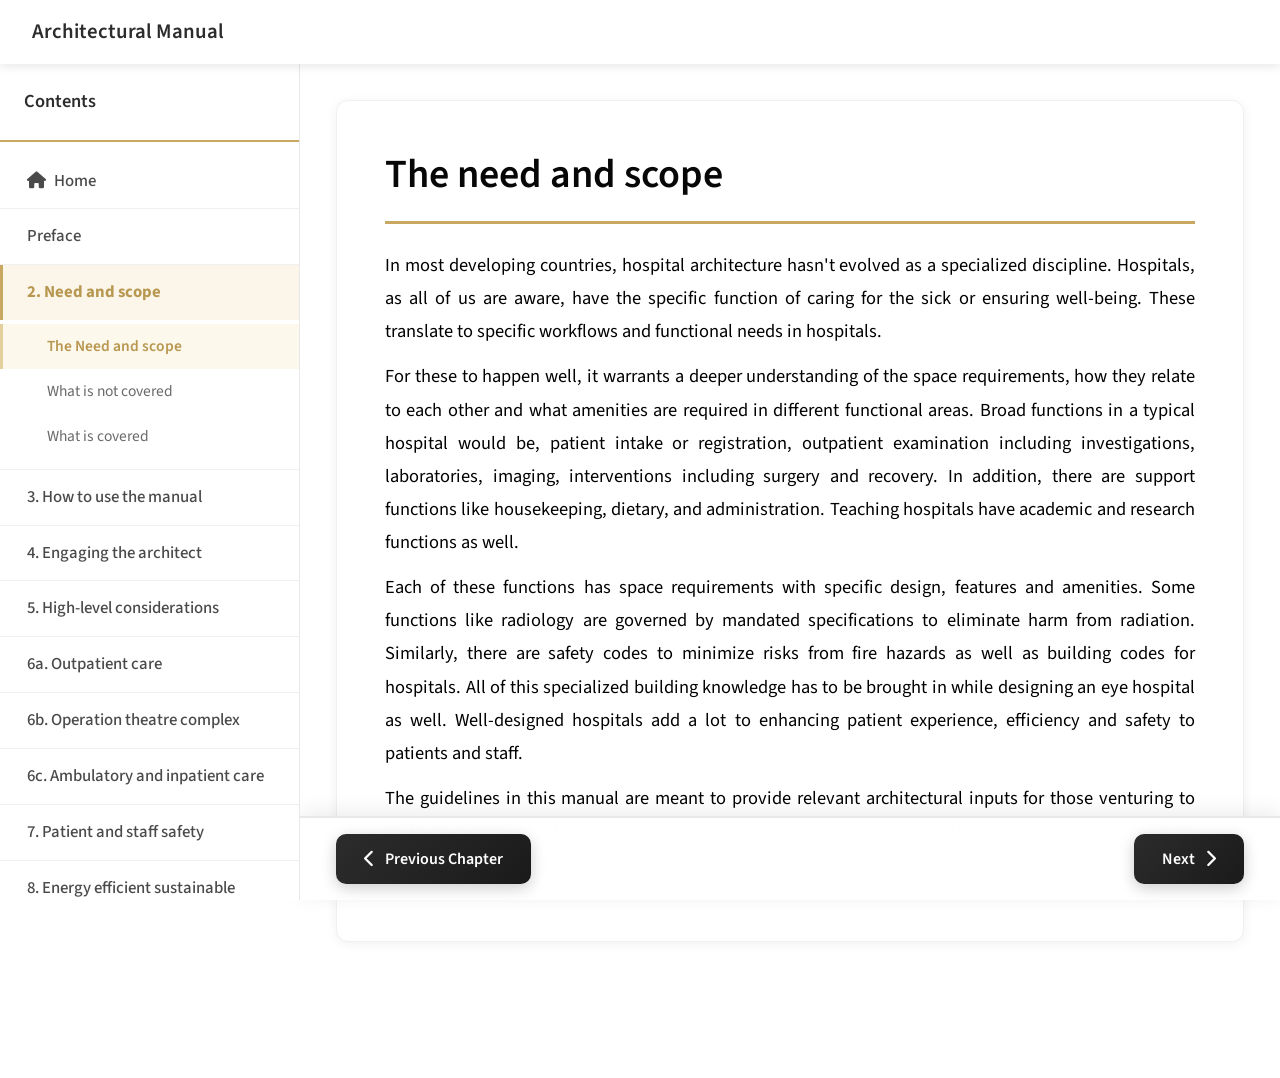
==== chapter1.html @ ced8bf19 "Initial commit" ====
<!DOCTYPE html>
<html lang="en">
<head>
    <meta charset="UTF-8">
    <meta name="viewport" content="width=device-width, initial-scale=1.0">
    <title> The Need and Scope | Eye Care Design</title>
    <link rel="stylesheet" href="style.css">

    <link href="https://cdnjs.cloudflare.com/ajax/libs/font-awesome/6.0.0/css/all.min.css" rel="stylesheet">
</head>
<body class="chapter-page has-chapter-nav" data-chapter="chapter1">
    <nav class="navbar">
        <div class="nav-container">
            <div class="nav-logo">
                <h2>Architectural Manual</h2> 
            </div>
            <div class="menu-toggle" id="menuToggle">
                <span></span>
                <span></span>
                <span></span>
            </div>
        </div>
    </nav>

    <div class="menu-overlay" id="menuOverlay">
        <div class="menu-content">
            <div class="close-btn" id="closeBtn">
                <i class="fas fa-times"></i>
            </div>
            <ul class="menu-items">
                <li><a href="index.html">Home</a></li>
                <li><a href="#contact">Contact Us</a></li>
                <li><a href="#about">About Us</a></li>
                <li><a href="#guidelines">Guidelines</a></li>
                <li><a href="#feedback">Feedback</a></li>
            </ul>
        </div>
    </div>

    <button class="sidebar-toggle-btn" id="sidebarToggle">
        <i class="fas fa-bars"></i>
    </button>

    <div class="chapter-container">
        <aside class="chapter-sidebar" id="chapterSidebar"></aside>
        

        <main class="chapter-content">
            <div class="content-wrapper">
                <div class="content-header">
                    <div class="breadcrumb" id="breadcrumbNav">
                        <div class="breadcrumb-item">
                            <a href="index.html" class="breadcrumb-link breadcrumb-primary">
                                <i class="fas fa-home"></i>
                                <span>Home</span>
                            </a>
                        </div>
                        
                        <span class="breadcrumb-dot">•</span>
                        
                        <div class="breadcrumb-item">
                            <span class="breadcrumb-link breadcrumb-primary active">The Need and Scope</span>
                        </div>
                    </div>
                    </div>
                 

                <article class="main-article">
                    <div class="content-block" id="content-intro">
                        <h1 class="article-title">The need and scope</h1>
                        
                        <div class="article-content">
                            <p>In most developing countries, hospital architecture hasn't evolved as a specialized discipline. Hospitals, as all of us are aware, have the specific function of caring for the sick or ensuring well-being. These translate to specific workflows and functional needs in hospitals.</p>
                        
                            <p>For these to happen well, it warrants a deeper understanding of the space requirements, how they relate to each other and what amenities are required in different functional areas. Broad functions in a typical hospital would be, patient intake or registration, outpatient examination including investigations, laboratories, imaging, interventions including surgery and recovery. In addition, there are support functions like housekeeping, dietary, and administration. Teaching hospitals have academic and research functions as well.</p>

                            <p>Each of these functions has space requirements with specific design, features and amenities. Some functions like radiology are governed by mandated specifications to eliminate harm from radiation. Similarly, there are safety codes to minimize risks from fire hazards as well as building codes for hospitals. All of this specialized building knowledge has to be brought in while designing an eye hospital as well. Well-designed hospitals add a lot to enhancing patient experience, efficiency and safety to patients and staff.</p>

                            <p>The guidelines in this manual are meant to provide relevant architectural inputs for those venturing to build an eye care facility and architects working on such projects. As with any such project, it helps to define the boundaries of what this document offers and what it doesn't.</p>
                        </div>
                    </div>

                    <div class="content-block" id="content-not-covered" style="display: none;">
                        <h1 class="article-title">What is not covered</h1>
                        
                        <div class="article-content">
                            <ul>
                                <li>Any building project is governed by space availability, either open land or a building that would be converted into an eye care facility. Such constructions or modifications would also be subject to local rules and regulations. The local architect would be or should be well-versed with such information and regulations. These are varied and specific to each project and its location. Thus, these are outside the scope of this manual.</li>
                                
                                <li>A lot of consideration has to go into the decision to build a hospital, then where to build it, size of land or building required and so on. While these do have a bearing on the building and its design, this manual will not be dwelling on this. This manual builds on from the stage that such a decision has been thoughtfully made and the land or appropriate building for remodelling is decided upon.</li>
                                
                                <li>In any hospital, there are areas that don't have hospital specific requirements, such as offices, other administrative areas, meeting rooms, classrooms, auditorium, common toilets, etc. Hence, these are not covered in this document.</li>
                                
                                <li>Since the hospital size would vary, dictated by factors like patient volumes, this manual doesn't attempt to provide the actual layout for complete outpatient services or operating rooms, with the actual number of examination or operating rooms. However, sample layouts are included.</li>
                            </ul>
                        </div>
                    </div>

                    <div class="content-block" id="content-covered" style="display: none;">
                        <h1 class="article-title">What is covered</h1>
                        
                        <div class="article-content">
                            <ul>
                                <li>Several checklists for high-level conceptualization to detailed space planning to ensure that all critical factors and areas considered.</li>
                                
                                <li>Suggested layout of individual rooms for various functions - examination, investigation, surgery, inpatient, etc.</li>
                                
                                <li>Checklists for what all would go into a room as well as other requirements like power, water, data, phone, etc.</li>
                            </ul>
                        </div>
                    </div>
                </article>

                <div class="content-navigation-static">
                    <button class="nav-btn prev-btn" id="prevBtn" style="display: none;">
                        <i class="fas fa-chevron-left"></i>
                        <span>Previous</span>
                        
                    </button>
                     
                    <button class="nav-btn next-btn" id="nextBtn" style="display: flex;">
                        <span>Next</span>
                        <i class="fas fa-chevron-right"></i>
                    </button>
                    
                </div>
            </div>
        </main>
    </div>
    

    <script src="script.js"></script>
</body>
</html>
---- style.css ----
/* Font Import */
    @import url('https://fonts.googleapis.com/css2?family=Source+Sans+Pro:wght@300;400;600;700&display=swap');

    * {
        margin: 0;
        padding: 0;
        box-sizing: border-box;
    }

    body {
        font-family: 'Source Sans Pro', sans-serif;
        line-height: 1.8;
        color: #000000;
        background-color: #ffffff;
        overflow-x: hidden;
    }

    h1, h2, h3, h4, h5, h6 {
        font-family: 'Source Sans Pro', sans-serif;
    }

    .container {
        max-width: 1400px;
        margin: 0 auto;
        padding: 0 40px;
    }

  
    .navbar {
        position: fixed;
        top: 0;
        width: 100%;
        background: rgba(255, 255, 255, 0.95);
        backdrop-filter: blur(10px);
        z-index: 1000;
        padding: 0;
        height: 64px;
        box-shadow: 0 2px 10px rgba(0, 0, 0, 0.08);
        transition: background 0.3s ease, box-shadow 0.3s ease;
        display: flex;
        align-items: center;
    }

    .nav-container {
        width: 100%;
        max-width: 100%;
        margin: 0;
        padding: 0 28px;
        display: flex;
        justify-content: space-between;
        align-items: center;
        height: 64px;
        gap: 15px;
    }

    .nav-logo {
        flex: 1;
    }

    .nav-logo h2 {
        color: #2c2c2c;
        font-size: 1.3rem;
        font-weight: 600;
        font-family: 'Source Sans Pro', sans-serif;
        margin: 0;
        line-height: 1;
        white-space: nowrap;
    }

    /* Hide hamburger on desktop */
    .menu-toggle {
        display: none;
        flex-direction: column;
        cursor: pointer;
        padding: 10px;
        background: transparent;
        border: none;
        justify-content: center;
        align-items: center;
        min-width: 48px;
        flex-shrink: 0;
    }

    .menu-toggle span {
        width: 28px;
        height: 3px;
        background: #2c2c2c;
        margin: 3px 0;
        transition: all 0.3s ease;
        border-radius: 2px;
        display: block;
    }

    .menu-overlay {
        position: fixed;
        top: 0;
        left: 0;
        width: 100%;
        height: 100vh;
        background: rgba(44, 44, 44, 0.98);
        backdrop-filter: blur(10px);
        z-index: 2000;
        display: flex;
        justify-content: center;
        align-items: center;
        opacity: 0;
        visibility: hidden;
        transition: all 0.3s ease;
    }

    .menu-overlay.active {
        opacity: 1;
        visibility: visible;
    }

    .menu-content {
        text-align: center;
        position: relative;
        padding: 20px;
    }

    .close-btn {
        position: absolute;
        top: -60px;
        right: 10px;
        color: #fff;
        font-size: 2.5rem;
        cursor: pointer;
        transition: all 0.3s;
        width: 50px;
        height: 50px;
        display: flex;
        align-items: center;
        justify-content: center;
    }

    .close-btn:hover {
        color: #c9a961;
        transform: rotate(90deg);
    }

    .menu-items {
        list-style: none;
        padding: 0;
        margin: 0;
    }

    .menu-items li {
        margin: 25px 0;
    }

    .menu-items a {
        color: #fff;
        text-decoration: none;
        font-size: 1.8rem;
        font-weight: 300;
        transition: all 0.3s;
        display: block;
        padding: 12px 25px;
        font-family: 'Source Sans Pro', sans-serif;
    }

    .menu-items a:hover {
        color: #c9a961;
        transform: translateX(10px);
    }

    /* ========== 1199px and below: stacked layout — logo bottom-right of image ========== */
    @media (max-width: 1199px) {
        .hero-logo-container {
            top: auto;
            bottom: 15px;
            right: 15px;
        }

        .hero-text-right {
            order: 2;
            text-align: center;
            padding: 40px 40px 40px 40px;
        }
    }

    /* Mobile Responsive Navbar - Show hamburger ONLY on mobile */
    @media (max-width: 768px) {
        .navbar {
            height: 56px;
            padding: 0;
        }

        .nav-container {
            padding: 0 16px;
            height: 56px;
            gap: 10px;
            margin: 0;
            max-width: 100%;
        }

        .nav-logo h2 {
            font-size: 1.1rem;
        }

        /* Show hamburger on mobile */
        .menu-toggle {
            display: flex;
            padding: 8px;
            min-width: 44px;
        }

        .menu-toggle span {
            width: 25px;
            height: 2.5px;
        }

        .menu-items a {
            font-size: 1.6rem;
            padding: 10px 20px;
        }

        .close-btn {
            font-size: 2.2rem;
            top: -55px;
        }

        .hero {
            padding-top: 60px;
        }

        /* Mobile: HIDE the logo completely */
        .hero-logo-container {
            display: none !important;
        }

        .hero-image-left {
            min-height: 280px;
            overflow: hidden;
        }

        .hero-text-right {
            position: relative;
            padding: 25px 25px 30px 25px;
            justify-content: flex-start;
            text-align: center;
        }
    }

    @media (max-width: 480px) {
        .nav-container {
            padding: 0 12px;
            height: 50px;
        }

        .nav-logo h2 {
            font-size: 1rem;
        }

        .menu-toggle {
            display: flex;
            padding: 6px;
            min-width: 40px;
        }

        .menu-toggle span {
            width: 22px;
            height: 2px;
            margin: 2.5px 0;
        }

        .menu-items a {
            font-size: 1.4rem;
            padding: 8px 15px;
        }

        .menu-items li {
            margin: 20px 0;
        }

        .hero-logo-container {
            display: none !important;
        }

        .hero-text-right {
            padding: 20px 20px 25px 20px;
        }
    }

    /* ========================================
    HERO SECTION
    ======================================== */
    .hero {
        min-height: 100vh;
        background: #ffffff;
        position: relative;
        display: flex;
        align-items: stretch;
        padding-top: 0;
        margin: 0;
        padding-left: 0;
        padding-right: 0;
        overflow: hidden;
    }

    .hero-container {
        max-width: 100%;
        margin: 0;
        padding: 0;
        position: relative;
        z-index: 2;
        width: 100%;
    }

    /* Logo: DESKTOP — top-right corner of text panel. MOBILE — hidden */
    .hero-logo-container {
        display: flex;
        justify-content: flex-end;
        align-self: flex-start;
        margin-left: auto;
        margin-bottom: 12px;
        margin-top: -20px;
        width: 100%;
    }

    .hero-logo {
        width: 180px;
        height: 180px;
        object-fit: contain;
    }

    .hero-content {
        display: grid;
        grid-template-columns: 1fr 1fr;
        gap: 0;
        align-items: stretch;
        min-height: 100vh;
        width: 100%;
        margin: 0;
        padding: 0;
        padding-top: 70px;
    }

    /* Logo lives inside hero-image-left */
    .hero-image-left {
        display: flex;
        justify-content: flex-end;
        align-items: stretch;
        width: 100%;
        height: 100%;
        order: 1;
        margin: 0;
        padding: 0;
        overflow: hidden;
        background: #f5f5f5;
        position: relative;
    }

    .hero-image-left img {
        width: 100%;
        height: 100%;
        max-width: none;
        object-fit: cover;
        object-position: center;
        display: block;
        margin: 0;
        padding: 0;
    }

    .hero-text-right {
        color: #2c2c2c;
        order: 2;
        padding: 40px 60px 40px 60px;
        height: 100%;
        display: flex;
        flex-direction: column;
        justify-content: center;
        padding-top: 40px;
        position: relative;
    }

    .hero-title {
        font-size: clamp(2.2rem, 4.5vw, 3.8rem);
        font-weight: 700;
        line-height: 1.2;
        margin-bottom: 2rem;
        font-family: 'Source Sans Pro', sans-serif;
    }

    .animate-char {
        display: inline-block;
        opacity: 0;
        transform: translateY(20px);
        animation: fadeInRise 0.8s ease-out forwards;
    }

    .hero-title .color-1 { animation-delay: 0.1s; }
    .hero-title .color-2 { animation-delay: 0.2s; }
    .hero-title .color-3 { animation-delay: 0.3s; }
    .hero-title .color-4 { animation-delay: 0.4s; }
    .hero-title .color-5 { animation-delay: 0.5s; }
    .hero-title .color-6 { animation-delay: 0.6s; }
    .hero-title .color-7 { animation-delay: 0.7s; }

    @keyframes fadeInRise {
        to {
            opacity: 1;
            transform: translateY(0);
        }
    }

    .color-1, .color-2, .color-3, .color-4, 
    .color-5, .color-6, .color-7 { 
        color: #c9a961; 
    }

    .hero-description {
        font-size: clamp(1.25rem, 2.5vw, 1.5rem);
        margin-bottom: 1.5rem;
        line-height: 1.8;
        color: #2c2c2c;
        font-family: 'Source Sans Pro', sans-serif;
    }

    .hero-buttons {
        display: flex;
        gap: 1.25rem;
        margin-top: 2.5rem;
        flex-wrap: wrap;
    }

    .btn {
        padding: 18px 38px;
        border: none;
        border-radius: 50px;
        font-size: 1.15rem;
        font-weight: 600;
        cursor: pointer;
        transition: all 0.3s ease;
        display: flex;
        align-items: center;
        gap: 12px;
        text-decoration: none;
        font-family: 'Source Sans Pro', sans-serif;
    }

    .btn-primary {
        background: linear-gradient(135deg, #c9a961 0%, #b89750 100%);
        color: white;
        box-shadow: 0 4px 15px rgba(201, 169, 97, 0.4);
    }

    .btn-primary:hover {
        transform: translateY(-2px);
        box-shadow: 0 6px 20px rgba(201, 169, 97, 0.6);
    }

    .btn-secondary {
        background: transparent;
        color: #c9a961;
        border: 2px solid #c9a961;
    }

    .btn-secondary:hover {
        background: #c9a961;
        color: white;
        transform: translateY(-2px);
    }

    .floating-elements {
        position: absolute;
        top: 0;
        left: 0;
        width: 100%;
        height: 100%;
        pointer-events: none;
        z-index: 1;
    }

    .bubble-item {
        position: absolute;
        background: rgba(201, 169, 97, 0.05);
        border-radius: 50%;
        animation: floatBubble 10s ease-in-out infinite;
        filter: blur(3px);
        opacity: 0.3;
    }

    .item1 { width: 80px; height: 80px; top: 15%; left: 5%; animation-delay: 0s; }
    .item2 { width: 120px; height: 120px; top: 60%; left: 15%; animation-delay: 2s; }
    .item3 { width: 60px; height: 60px; top: 80%; left: 25%; animation-delay: 4s; }
    .item4 { width: 100px; height: 100px; top: 40%; right: 5%; animation-delay: 1s; }
    .item5 { width: 70px; height: 70px; top: 25%; right: 15%; animation-delay: 3s; }
    .item6 { width: 90px; height: 90px; top: 70%; right: 10%; animation-delay: 5s; }

    @keyframes floatBubble {
        0%, 100% { transform: translateY(0) translateX(0) scale(1); }
        25% { transform: translateY(-10px) translateX(10px) scale(1.05); }
        50% { transform: translateY(-20px) translateX(-10px) scale(0.95); }
        75% { transform: translateY(-10px) translateX(10px) scale(1.05); }
    }

    .partners {
        padding: 80px 0;
        background: #fafafa;
    }

    /* ── Partners: two groups side-by-side, logos vertically centred ── */
    .partners-content {
        display: flex;
        flex-direction: row;
        justify-content: center;
        align-items: center;          /* vertically centres both groups */
        gap: 6rem;
        flex-wrap: wrap;
    }

    .partner-group {
        display: flex;
        flex-direction: column;
        align-items: center;
        flex: 0 1 auto;
    }

    .partner-group h3 {
        font-size: 1.2rem;
        margin-bottom: 1.5rem;
        color: #2c2c2c;
        text-align: center;
        font-family: 'Source Sans Pro', sans-serif;
        font-weight: 600;
    }

    .partner-logos {
        display: flex;
        gap: 2rem;
        justify-content: center;
        align-items: center;          /* logos on the same baseline */
        flex-wrap: wrap;
    }

    .logo-wrapper {
        display: flex;
        align-items: center;
        justify-content: center;
    }

    .logo-wrapper img {
        max-width: 150px;
        height: 80px;                 /* fixed height so all logos share the same row */
        object-fit: contain;
        display: block;
    }

    @media (max-width: 768px) {
        .partners-content {
            flex-direction: column;
            gap: 3rem;
        }
        .logo-wrapper img {
            height: 60px;
        }
    }

    /* ========================================
    FOOTER
    ======================================== */
    .footer {
        background: #f5f5f5;
        color: #2c2c2c;
        text-align: center;
        padding: 36px 20px;
        border-top: 1px solid #e0e0e0;
    }

    .footer p {
        font-size: 1.1rem;           /* increased from 1rem */
        margin: 0 0 12px 0;
        font-family: 'Source Sans Pro', sans-serif;
        color: #2c2c2c;
        line-height: 1.7;
        font-weight: 400;
    }

    .footer-links {
        margin-top: 10px;
        display: flex;
        justify-content: center;
        align-items: center;
        gap: 10px;
        flex-wrap: wrap;
    }

    .footer-links a {
        color: #2c2c2c;
        text-decoration: none;
        font-size: 1.05rem;          /* increased from 0.95rem */
        transition: color 0.3s ease;
        font-family: 'Source Sans Pro', sans-serif;
        font-weight: 400;
    }

    .footer-links a:hover {
        color: #c9a961;
        text-decoration: underline;
    }

    .footer-links span {
        color: #aaaaaa;
        font-size: 1rem;
    }

    @media (max-width: 768px) {
        .footer p {
            font-size: 1rem;         /* still larger than before (was 0.9rem) */
        }
        .footer-links a,
        .footer-links span {
            font-size: 0.95rem;      /* still larger than before (was 0.88rem) */
        }
    }

    /* ========================================
    CHAPTER PAGE LAYOUT - CONSISTENT STRUCTURE
    ======================================== */

    .chapter-container {
        display: flex;
        margin-top: 64px;
        min-height: calc(100vh - 64px);
        background-color: #ffffff;
    }

    @media (max-width: 768px) {
        .chapter-container {
            margin-top: 56px;
            min-height: calc(100vh - 56px);
        }
        .content-header { top: 56px; }
    }

    @media (max-width: 480px) {
        .chapter-container {
            margin-top: 50px;
            min-height: calc(100vh - 50px);
        }
        .content-header { top: 50px; }
    }

    /* Sidebar Toggle Button - Desktop only, hidden on mobile */
    .sidebar-toggle-btn {
        position: fixed;
        left: 20px;
        top: 95px;
        background: linear-gradient(135deg, #c9a961 0%, #b89750 100%);
        color: white;
        border: none;
        width: 48px;
        height: 48px;
        border-radius: 50%;
        cursor: pointer;
        z-index: 101;
        box-shadow: 0 4px 15px rgba(201, 169, 97, 0.35);
        display: flex;
        align-items: center;
        justify-content: center;
        font-size: 1.2rem;
        transition: all 0.3s ease;
    }

    .sidebar-toggle-btn:hover {
        background: linear-gradient(135deg, #b89750 0%, #a68640 100%);
        transform: scale(1.08);
        box-shadow: 0 6px 20px rgba(201, 169, 97, 0.45);
    }

    .sidebar-visible .sidebar-toggle-btn {
        display: none;
    }

    /* Hide sidebar toggle button completely on mobile */
    @media (max-width: 768px) {
        .sidebar-toggle-btn {
            display: none !important;
        }
    }

    /* Sidebar Styles */
    .chapter-sidebar {
        width: 350px;
        background: #ffffff;
        border-right: 1px solid #e8e8e8;
        position: fixed;
        left: -350px;
        top: 70px;
        height: calc(100vh - 70px);
        overflow-y: auto;
        z-index: 100;
        transition: left 0.3s ease;
        box-shadow: 2px 0 12px rgba(0, 0, 0, 0.05);
    }

    .chapter-sidebar.sidebar-open {
        left: 0;
    }

    .chapter-sidebar::-webkit-scrollbar {
        width: 8px;
    }

    .chapter-sidebar::-webkit-scrollbar-track {
        background: #f5f5f5;
    }

    .chapter-sidebar::-webkit-scrollbar-thumb {
        background: #c9a961;
        border-radius: 4px;
    }

    .chapter-sidebar::-webkit-scrollbar-thumb:hover {
        background: #b89750;
    }

    /* Main Content Area */
    .chapter-content {
        flex: 1;
        margin-left: 0;
        padding: 40px 30px;
        width: 100%;
        transition: margin-left 0.3s ease, width 0.3s ease;
        background-color: #ffffff;
        display: flex;
        justify-content: center;
    }

    .sidebar-visible .chapter-content {
        margin-left: 350px;
        width: calc(100% - 350px);
    }

    .sidebar-header {
        padding: 24px;
        background: #ffffff;
        border-bottom: 2px solid #c9a961;
        position: relative;
    }

    .sidebar-header h3 {
        font-size: 1.25rem;
        color: #2c2c2c;
        font-weight: 600;
        padding-right: 40px;
        font-family: 'Source Sans Pro', sans-serif;
        line-height: 1.5;
    }

    .sidebar-close-btn {
        position: absolute;
        top: 24px;
        right: 24px;
        color: #2c2c2c;
        font-size: 1.5rem;
        cursor: pointer;
        transition: all 0.3s;
        width: 32px;
        height: 32px;
        display: flex;
        align-items: center;
        justify-content: center;
        border-radius: 50%;
    }

    .sidebar-close-btn:hover {
        color: #c9a961;
        background: #f5f5f5;
        transform: rotate(90deg);
    }

    .sidebar-nav {
        padding: 12px 0;
    }

    .nav-list {
        list-style: none;
        padding: 0;
        margin: 0;
    }

    .nav-item {
        border-bottom: 1px solid #f0f0f0;
    }

    .nav-link {
        display: flex;
        align-items: center;
        padding: 14px 24px;
        color: #4a4a4a;
        text-decoration: none;
        transition: all 0.3s ease;
        cursor: pointer;
        position: relative;
        gap: 14px;
        font-family: 'Source Sans Pro', sans-serif;
        font-size: 1.05rem;
        font-weight: 400;
    }

    .nav-link i.fa-circle {
        font-size: 9px;
        color: #d4d4d4;
        flex-shrink: 0;
        border: 2px solid #d4d4d4;
        border-radius: 50%;
        padding: 2px;
        transition: all 0.3s ease;
    }

    .nav-link span {
        flex: 1;
        line-height: 1.6;
    }

    .nav-link:hover {
        background: #fafafa;
        color: #c9a961;
        padding-left: 28px;
    }

    .nav-link:hover i.fa-circle {
        color: #c9a961;
        border-color: #c9a961;
    }

    .nav-link.read i.fa-circle {
        color: #c9a961;
        background: #c9a961;
        border-color: #c9a961;
    }

    .nav-item.active > .nav-link,
    .nav-link.active {
        background: #fafafa;
        color: #c9a961;
        font-weight: 600;
        border-left: 3px solid #c9a961;
        padding-left: 21px;
    }

    .nav-item.active > .nav-link i.fa-circle,
    .nav-link.active i.fa-circle {
        color: #c9a961;
        background: #c9a961;
        border-color: #c9a961;
    }

    .nav-link.read {
        color: #b89750;
        font-weight: 600;
    }

    .nav-link.read i.fa-circle {
        color: #c9a961;
        background: #c9a961;
        border-color: #c9a961;
    }

    .dropdown-icon {
        margin-left: auto;
        font-size: 13px;
        transition: transform 0.3s ease;
        color: #7a7a7a;
    }

    .nav-link.open .dropdown-icon {
        transform: rotate(180deg);
        color: #c9a961;
    }

    .nav-sublist,
    .nav-sublist-level2 {
        list-style: none;
        padding: 0;
        margin: 0;
        max-height: 0;
        overflow: hidden;
        transition: max-height 0.4s ease;
        background: #fafafa;
    }

    .nav-subitem {
        border-top: 1px solid #f5f5f5;
    }

    .sub-parent-link {
        padding-left: 40px;
        font-size: 1rem;
    }

    .subsection-link {
        padding-left: 56px;
        font-size: 1rem;
        color: #5a5a5a;
    }

    .subsection-link i.fa-circle {
        font-size: 7px;
    }

    .subsection-link:hover {
        background: #f5f5f5;
        color: #c9a961;
        padding-left: 60px;
    }

    .subsection-link.active {
        background: #fafafa;
        color: #c9a961;
        font-weight: 600;
        border-left: 3px solid #c9a961;
        padding-left: 53px;
    }

    .subsection-link.read {
        color: #b89750;
    }

    .subsection-link.read i.fa-circle {
        color: #c9a961;
        background: #c9a961;
        border-color: #c9a961;
    }

    /* ========================================
    CONTENT WRAPPER - CONSISTENT WIDTH & SPACING
    ======================================== */
    .content-wrapper {
        max-width: 1100px;
        width: 100%;
        margin: 0 auto;
        padding-bottom: 100px;
    }

    /* ========================================
    BREADCRUMB - CONSISTENT FONT SIZE & STYLE
    ======================================== */
    .content-header {
        position: sticky;
        top: 64px;
        z-index: 99;
        background: #ffffff;
        padding: 0;
        margin: 0 0 40px 0;
        box-shadow: 0 2px 12px rgba(0, 0, 0, 0.08);
        border-bottom: 2px solid #f0f0f0;
        border-radius: 8px;
        display: flex;
        align-items: center;
    }

    @media (max-width: 768px) {
        .content-header {
            margin: 0 !important;
        }
    }

    /* Breadcrumb takes all remaining space */
    .content-header .breadcrumb {
        flex: 1;
    }

    .breadcrumb {
        display: flex;
        align-items: center;
        gap: 10px;
        font-size: 1rem;
        color: #5a5a5a;
        flex-wrap: wrap;
        padding: 14px 24px;
        background: #ffffff;
        margin: 0;
        font-family: 'Source Sans Pro', sans-serif;
        border-radius: 8px;
        min-height: 56px;
    }

    /* Mobile: compact breadcrumb padding */
    @media (max-width: 768px) {
        .breadcrumb {
            padding: 8px 12px !important;
            gap: 4px !important;
            font-size: 0.9rem !important;
            flex-wrap: nowrap !important;
            overflow: hidden !important;
            border-radius: 0 !important;
        }

        .chapter-logo-container {
            padding: 4px 8px 4px 4px !important;
        }
    }

    @media (max-width: 480px) {
        .breadcrumb {
            padding: 6px 10px !important;
            font-size: 0.85rem !important;
        }

        .chapter-logo-container {
            padding: 3px 6px !important;
        }
    }

    /* ========================================
    CHAPTER PAGE - 50th LOGO (End of breadcrumb line, right corner)
    ======================================== */
    /* Logo OUTSIDE breadcrumb box - positioned right of content-header */
    .chapter-logo-container {
        flex-shrink: 0;
        display: flex;
        align-items: center;
        padding: 8px 16px 8px 8px;
    }

    .chapter-logo {
        width: 80px;
        height: 80px;
        object-fit: contain;
    }

    @media (max-width: 768px) {
        .chapter-logo {
            width: 40px;
            height: 40px;
        }
    }

    @media (max-width: 480px) {
        .chapter-logo {
            width: 34px;
            height: 34px;
        }
    }

    .breadcrumb-item {
        display: flex;
        align-items: center;
    }

    .breadcrumb-link {
        text-decoration: none;
        padding: 8px 16px;
        border-radius: 6px;
        transition: all 0.3s ease;
        font-weight: 500;
        font-size: 1.05rem;
        background: transparent;
        cursor: pointer;
        display: flex;
        align-items: center;
        gap: 8px;
        font-family: 'Source Sans Pro', sans-serif;}

    .breadcrumb-link.breadcrumb-primary {
        color: #c9a961;
        font-weight: 600;
    }

    .breadcrumb-link.breadcrumb-primary:hover {
        background: #fafafa;
        color: #b89750;
        transform: translateY(-1px);
    }

    .breadcrumb-link.breadcrumb-primary.active {
        color: #c9a961;
        background: #faf6f0;
        font-weight: 700;
        cursor: default;
        box-shadow: 0 2px 8px rgba(201, 169, 97, 0.2);
    }

    .breadcrumb-link.breadcrumb-secondary {
        color: #5a5a5a;
        background: #f8f8f8;
        font-weight: 500;
    }

    .breadcrumb-link.breadcrumb-secondary:hover {
        background: #e8e8e8;
        color: #2c2c2c;
        transform: translateY(-1px);
    }

    .breadcrumb-link.breadcrumb-secondary.active {
        color: #ffffff;
        background: #2c2c2c;
        font-weight: 600;
        cursor: default;
        box-shadow: 0 2px 8px rgba(44, 44, 44, 0.3);
    }

    /* Content action buttons (view / download) */
    .content-actions {
        margin: 14px 0 20px 0;
        display: flex;
        gap: 14px;
        align-items: center;
    }

    .btn-view,
    .btn-download {
        display: inline-flex;
        align-items: center;
        gap: 12px;
        padding: 12px 22px;
        border-radius: 8px;
        font-weight: 600;
        text-decoration: none;
        cursor: pointer;
        font-family: 'Source Sans Pro', sans-serif;
        box-shadow: 0 6px 18px rgba(0,0,0,0.12);
        border: none;
    }

    .btn-view {
        background: linear-gradient(135deg, #2c2c2c 0%, #1a1a1a 100%);
        color: #ffffff;
    }

    .btn-download {
        background: linear-gradient(135deg, #2c2c2c 0%, #1a1a1a 100%);
        color: #ffffff;
    }

    .btn-view i,
    .btn-download i {
        font-size: 1.05rem;
    }

    .btn-view:hover,
    .btn-download:hover {
        transform: translateY(-2px);
        box-shadow: 0 10px 30px rgba(0,0,0,0.18);
        background: linear-gradient(135deg, #3a3a3a 0%, #222 100%);
    }

    .breadcrumb i.fa-home {
        font-size: 1.1rem;
        color: #c9a961;
    }

    .breadcrumb-dot {
        color: #c9a961;
        font-size: 1.3rem;
        font-weight: 700;
        margin: 0 6px;
        user-select: none;
    }

    .breadcrumb-separator {
        display: none !important;
    }

    /* ========================================
    ARTICLE CONTENT - CONSISTENT TYPOGRAPHY
    ======================================== */
    .main-article {
        background: #ffffff;
        padding: 48px;
        border-radius: 12px;
        box-shadow: 0 2px 12px rgba(0, 0, 0, 0.06);
        margin-top: 0;
        border: 1px solid #f0f0f0;
    }

    .content-block {
        animation: fadeIn 0.4s ease-in;
    }

    /* Add spacing between different content blocks */
    .content-block + .content-block {
        margin-top: 40px;
    }

    @keyframes fadeIn {
        from {
            opacity: 0;
            transform: translateY(15px);
        }
        to {
            opacity: 1;
            transform: translateY(0);
        }
    }

    /* ========================================
    CONSISTENT HEADING STYLES
    ======================================== */
    .article-title {
        font-size: 2.5rem;
        color: #070707;
        margin-bottom: 25px;
        line-height: 1.3;
        font-weight: 600;
        font-family: 'Source Sans Pro', sans-serif;
        border-bottom: 3px solid #c9a961;
        padding-bottom: 20px;
    }

    /* Subsection titles within the same content - smaller, no border */
    .content-block:not(#content-intro) .article-title {
        font-size: 1.6rem;
        border-bottom: none;
        padding-bottom: 0;
        margin-bottom: 20px;
        margin-top: 0;
        font-weight: 600;
    }

    .main-article h3 {
        font-size: 1.4rem;
        color: #000000;
        margin-top: 30px;
        margin-bottom: 15px;
        font-weight: 600;
        font-family: 'Source Sans Pro', sans-serif;
        border-left: 4px solid #c9a961;
        padding-left: 16px;
        line-height: 1.4;
    }

    .main-article h4 {
        font-size: 1.15rem;
        color: #000000;
        margin-top: 20px;
        margin-bottom: 12px;
        font-weight: 600;
        font-family: 'Source Sans Pro', sans-serif;
        line-height: 1.4;
    }

    /* ========================================
    CONSISTENT PARAGRAPH & TEXT STYLES
    ======================================== */
    .article-intro {
        font-size: 1.15rem;
        color: #4a4a4a;
        line-height: 1.8;
        margin-bottom: 30px;
        padding: 24px;
        background: #fafafa;
        border-left: 5px solid #c9a961;
        border-radius: 6px;
        font-family: 'Source Sans Pro', sans-serif;
    }

    .main-article p {
        font-size: 1.15rem;
        color: #000000;
        line-height: 1.8;
        margin-bottom: 12px;
        font-family: 'Source Sans Pro', sans-serif;
        text-align: justify;
    }

    .main-article p strong 
    {
        color: #000000;
        font-weight: 600;
    }

    /* ========================================
    CONSISTENT LIST STYLES WITH PROPER ALIGNMENT
    ======================================== */
    .main-article ul {
        margin: 15px 0;
        padding-left: 0;
        list-style: none;
    }

    .main-article ul li {
        font-size: 1.15rem;
        color: #000000;
        line-height: 1.8;
        margin-bottom: 12px;
        font-family: 'Source Sans Pro', sans-serif;
        padding-left: 28px;
        position: relative;
        text-align: left;
    }

    .main-article ul li::before {
        content: "•";
        color: #000000;
        font-size: 1.2rem;
        position: absolute;
        left: 10px;
        top: 0em;
        font-weight: 600;
        line-height: 1.8;
    }

    .main-article ul li strong {
        color: #2c2c2c;
        font-weight: 600;
    }

    /* Nested lists */
    .main-article ul ul {
        margin-top: 10px;
        margin-bottom: 10px;
        padding-left: 15px;
    }

    .main-article ul ul li {
        font-size: 1.1rem;
        margin-bottom: 10px;
        padding-left: 25px;
    }

    .main-article ul ul li::before {
        content: "•";
        font-size: 0.85rem;
        left: 8px;
        top: 0em;
        color: #000000;
        font-weight: 400;
    }

    /* Ordered lists */
    .main-article ol {
        margin: 20px 0;
        padding-left: 30px;
        counter-reset: item;
    }

    .main-article ol li {
        font-size: 1.15rem;
        color: #000000;
        line-height: 1.9;
        margin-bottom: 14px;
        font-family: 'Source Sans Pro', sans-serif;
        position: relative;
        text-align: left;
        list-style: none;
    }

    .main-article ol li::before {
        content: counter(item) ".";
        counter-increment: item;
        color: #000000;
        font-weight: 600;
        position: absolute;
        left: -25px;
    }

    /* ========================================
    NAVIGATION BUTTONS - CONSISTENT STYLE
    ======================================== */
    .content-navigation-static {
        position: fixed;
        bottom: 0;
        left: 0;
        right: 0;
        display: flex;
        justify-content: space-between;
        padding: 16px 32px;
        background: rgba(255, 255, 255, 0.98);
        backdrop-filter: blur(10px);
        border-top: 2px solid #e8e8e8;
        box-shadow: 0 -4px 20px rgba(0, 0, 0, 0.08);
        gap: 24px;
        z-index: 98;
    }

    .content-navigation {
        display: flex;
        justify-content: space-between;
        margin-top: 60px;
        padding-top: 40px;
        border-top: 2px solid #e8e8e8;
        gap: 24px;
    }

    .nav-btn {
        display: flex;
        align-items: center;
        gap: 10px;
        padding: 14px 28px;
        background: linear-gradient(135deg, #2c2c2c 0%, #1a1a1a 100%);
        border: none;
        border-radius: 10px;
        color: #fff;
        text-decoration: none;
        font-weight: 600;
        font-size: 1rem;
        font-family: 'Source Sans Pro', sans-serif;
        transition: all 0.3s ease;
        cursor: pointer;
        box-shadow: 0 4px 15px rgba(0, 0, 0, 0.2);
        white-space: nowrap;
    }

    .nav-btn:hover {
        background: linear-gradient(135deg, #c9a961 0%, #b89750 100%);
        transform: translateY(-2px);
        box-shadow: 0 6px 20px rgba(201, 169, 97, 0.4);
    }

    .nav-btn i {
        font-size: 1.1rem;
    }

    .nav-btn:disabled {
        background: #d4d4d4;
        color: #7a7a7a;
        cursor: not-allowed;
        opacity: 0.6;
        box-shadow: none;
        transform: none;
    }

    .prev-btn i {
        order: -1;
    }

    .next-btn {
        margin-left: auto;
    }

    .next-btn i {
        order: 1;
    }

    /* ========================================
    TABLE OF CONTENTS STYLES
    ======================================== */
    .back-btn {
        display: flex;
        align-items: center;
        gap: 10px;
        padding: 12px 24px;
        background: linear-gradient(135deg, #c9a961 0%, #b89750 100%);
        color: white;
        text-decoration: none;
        border-radius: 8px;
        font-weight: 600;
        font-size: 1rem;
        font-family: 'Source Sans Pro', sans-serif;
        transition: all 0.3s ease;
        box-shadow: 0 4px 15px rgba(201, 169, 97, 0.3);
    }

    .back-btn:hover {
        background: linear-gradient(135deg, #b89750 0%, #a68640 100%);
        transform: translateY(-2px);
        box-shadow: 0 6px 20px rgba(201, 169, 97, 0.45);
    }

    .toc-container {
        max-width: 1200px;
        margin: 0 auto;
        padding: 120px 40px 80px;
    }

    .toc-header {
        text-align: center;
        margin-bottom: 60px;
        padding-bottom: 40px;
        border-bottom: 3px solid #c9a961;
        position: relative;
    }

    /* 50th Logo - top right corner of TOC header */
    .toc-corner-logo {
        position: absolute;
        top: 0;
        right: 0;
        width: 140px;
        height: 140px;
        object-fit: contain;
    }

    .toc-logo-container {
        margin-bottom: 30px;
        display: flex;
        justify-content: center;
    }

    .toc-logo {
        max-width: 280px;
        height: auto;
        object-fit: contain;
    }

    .toc-header h1 {
        font-size: 3.5rem;
        color: #2c2c2c;
        margin-bottom: 20px;
        font-weight: 700;
        font-family: 'Source Sans Pro', sans-serif;
    }

    .toc-header p {
        font-size: 1.2rem;
        color: #5a5a5a;
        line-height: 1.8;
        max-width: 800px;
        margin: 0 auto;
        font-family: 'Source Sans Pro', sans-serif;
    }

    .toc-list {
        display: flex;
        flex-direction: column;
        gap: 20px;
    }

    .toc-item {
        background: #ffffff;
        border-radius: 12px;
        overflow: hidden;
        box-shadow: 0 3px 15px rgba(0, 0, 0, 0.08);
        transition: all 0.3s ease;
        border: 2px solid transparent;
    }

    .toc-item:hover {
        transform: translateY(-4px);
        box-shadow: 0 8px 25px rgba(201, 169, 97, 0.25);
        border-color: #c9a961;
    }

    .toc-link {
        display: flex;
        align-items: center;
        gap: 24px;
        padding: 28px 32px;
        text-decoration: none;
        color: #2c2c2c;
        transition: all 0.3s ease;
    }

    .toc-number {
        flex-shrink: 0;
        width: 60px;
        height: 60px;
        background: linear-gradient(135deg, #c9a961 0%, #b89750 100%);
        color: white;
        border-radius: 12px;
        display: flex;
        align-items: center;
        justify-content: center;
        font-size: 1.5rem;
        font-weight: 700;
        font-family: 'Source Sans Pro', sans-serif;
        box-shadow: 0 4px 12px rgba(201, 169, 97, 0.3);
    }

    .toc-content {
        flex: 1;
    }

    .toc-title {
        font-size: 1.4rem;
        font-weight: 700;
        color: #2c2c2c;
        margin-bottom: 8px;
        font-family: 'Source Sans Pro', sans-serif;
        line-height: 1.4;
    }

    .toc-description {
        font-size: 1.05rem;
        color: #5a5a5a;
        line-height: 1.6;
        font-family: 'Source Sans Pro', sans-serif;
    }

    .toc-arrow {
        flex-shrink: 0;
        font-size: 1.5rem;
        color: #c9a961;
        transition: all 0.3s ease;
    }

    .toc-item:hover .toc-arrow {
        transform: translateX(8px);
        color: #b89750;
    }

    .toc-item:hover .toc-number {
        transform: scale(1.1);
        background: linear-gradient(135deg, #b89750 0%, #a68640 100%);
    }

    .toc-item:hover .toc-title {
        color: #c9a961;
    }


    @media (max-width: 1199px) {
        .hero-content {
            grid-template-columns: 1fr;
            gap: 0;
            padding: 70px 0 0 0;
        }
        
        .hero-image-left {
            order: 1;
            min-height: 400px;
        }
        
        .hero-buttons {
            justify-content: center;
        }

        .partners-content {
            grid-template-columns: 1fr;
            gap: 3rem;
        }

        .chapter-sidebar {
            width: 300px;
            left: -300px;
        }

        .chapter-sidebar.sidebar-open {
            left: 0;
        }

        .chapter-content {
            margin-left: 0;
            width: 100%;
            padding: 40px 30px;
        }

        .sidebar-visible .chapter-content {
            margin-left: 300px;
            width: calc(100% - 300px);
        }

        .main-article {
            padding: 40px;
        }

        .article-title {
            font-size: 2.2rem;
        }

        .content-navigation-static {
            padding: 16px 32px;
        }
    }

    @media (max-width: 992px) {
        .sidebar-visible .chapter-content {
            margin-left: 0;
            width: 100%;
        }

        .content-wrapper {
            max-width: 100%;
        }
    }

    /* ========================================
       MOBILE REDESIGN — 768px and below
       Clean, readable, full-width chapter layout
    ======================================== */
    @media (max-width: 768px) {

        /* ── Hero page ── */
        .hero {
            min-height: auto;
            padding: 80px 0 50px 0;
        }
        .hero-container { padding: 0; }
        .hero-content {
            grid-template-columns: 1fr;
            min-height: auto;
            padding: 0;
        }
        .hero-image-left { min-height: 260px; }
        .hero-text-right {
            padding: 28px 24px 36px;
            text-align: center;
        }
        .hero-title {
            font-size: 2rem;
            margin-bottom: 1rem;
        }
        .hero-description { font-size: 1.05rem; }
        .hero-buttons {
            flex-direction: column;
            width: 100%;
            gap: 12px;
        }
        .btn {
            padding: 14px 24px;
            font-size: 1rem;
            width: 100%;
            justify-content: center;
        }

        /* ── Chapter container: full width, no sidebar ── */
        .chapter-container {
            margin-top: 60px;
            min-height: calc(100vh - 60px);
        }

        /* ── Sidebar: completely hidden on mobile ── */
        .chapter-sidebar,
        .sidebar-toggle-btn {
            display: none !important;
        }
        .sidebar-visible .chapter-content {
            margin-left: 0 !important;
            width: 100% !important;
        }

        /* ── Chapter content: full-width, comfortable padding ── */
        .chapter-content {
            padding: 0;
            width: 100%;
            justify-content: stretch;
        }

        /* ── Content wrapper: edge-to-edge on mobile ── */
        .content-wrapper {
            max-width: 100%;
            width: 100%;
            padding: 0 0 100px 0;
            margin: 0;
        }

        /* ── Sticky breadcrumb header: slim, compact ── */
        .content-header {
            top: 60px;
            border-radius: 0;
            margin: 0 0 0 0;
            border-bottom: 1px solid #ebebeb;
            box-shadow: 0 1px 8px rgba(0,0,0,0.07);
        }

        .breadcrumb {
            padding: 10px 16px;
            gap: 8px;
            font-size: 0.88rem;
            flex-wrap: nowrap;
            overflow: hidden;
        }

        .breadcrumb-item {
            min-width: 0;
            flex-shrink: 1;
        }

        .breadcrumb-link {
            padding: 6px 10px;
            font-size: 0.88rem;
            gap: 6px;
            white-space: nowrap;
        }

        /* Truncate long breadcrumb text on mobile */
        .breadcrumb-link span {
            max-width: 140px;
            overflow: hidden;
            text-overflow: ellipsis;
            white-space: nowrap;
            display: inline-block;
        }

        /* ── Logo in breadcrumb: small & tight ── */
        .chapter-logo-container {
            padding: 4px 10px 4px 4px;
            flex-shrink: 0;
        }

        .chapter-logo {
            width: 44px;
            height: 44px;
        }

        /* ── Main article card: no box-shadow, full-width feel ── */
        .main-article {
            padding: 24px 18px 32px;
            border-radius: 0;
            border: none;
            border-top: 1px solid #f0f0f0;
            box-shadow: none;
            margin: 16px 0 0 0;
        }

        /* ── Article title: readable size ── */
        .article-title {
            font-size: 1.6rem;
            margin-bottom: 18px;
            padding-bottom: 14px;
            line-height: 1.35;
        }

        .content-block:not(#content-intro) .article-title {
            font-size: 1.3rem;
        }

        /* ── Headings: well-spaced ── */
        .main-article h3 {
            font-size: 1.15rem;
            margin-top: 24px;
            margin-bottom: 10px;
            padding-left: 12px;
            line-height: 1.45;
        }

        .main-article h4 {
            font-size: 1.05rem;
            margin-top: 18px;
            margin-bottom: 10px;
        }

        /* ── Body text: comfortable reading size ── */
        .article-intro {
            font-size: 1rem;
            padding: 16px 14px;
            line-height: 1.75;
        }

        .main-article p {
            font-size: 1rem;
            line-height: 1.8;
            margin-bottom: 14px;
            text-align: left;
        }

        /* ── Lists: properly indented ── */
        .main-article ul li {
            font-size: 1rem;
            line-height: 1.75;
            margin-bottom: 10px;
            padding-left: 20px;
        }

        .main-article ul li::before {
            font-size: 0.85rem;
            left: 6px;
            top: 0;
        }

        .main-article ul ul li {
            font-size: 0.96rem;
        }

        .main-article ol li {
            font-size: 1rem;
            line-height: 1.75;
            margin-bottom: 10px;
        }

        /* ── Bottom navigation bar: full-width, larger tap targets ── */
        .content-navigation-static {
            padding: 12px 16px;
            gap: 12px;
        }

        .nav-btn {
            padding: 13px 20px;
            font-size: 0.95rem;
            gap: 8px;
            border-radius: 8px;
            flex: 1;
            justify-content: center;
        }

        /* ── Images inside content: full-width ── */
        .main-article img,
        .article-content img {
            max-width: 100% !important;
            height: auto !important;
            border-radius: 6px;
        }

        /* ── Info/highlight boxes ── */
        .main-article [style*="background: #f8f8f8"],
        .main-article [style*="background:#f8f8f8"] {
            padding: 18px 14px !important;
            border-radius: 8px !important;
        }

        /* ── Two-column grids inside content → single column ── */
        .main-article [style*="grid-template-columns: 1fr 1fr"],
        .article-content [style*="grid-template-columns: 1fr 1fr"] {
            display: block !important;
        }

        .main-article [style*="grid-template-columns: 1fr 1fr"] > div,
        .article-content [style*="grid-template-columns: 1fr 1fr"] > div {
            margin-bottom: 20px !important;
        }
    }

    /* ========================================
       MOBILE REDESIGN — 480px and below
       Extra small phones
    ======================================== */
    @media (max-width: 480px) {

        .chapter-container { margin-top: 55px; }

        .content-header { top: 55px; }

        .breadcrumb {
            padding: 8px 12px;
            font-size: 0.83rem;
        }

        .breadcrumb-link {
            padding: 5px 8px;
            font-size: 0.83rem;
        }

        .breadcrumb-link span {
            max-width: 110px;
        }

        .chapter-logo {
            width: 36px;
            height: 36px;
        }

        .main-article {
            padding: 20px 14px 28px;
        }

        .article-title {
            font-size: 1.45rem;
            margin-bottom: 14px;
            padding-bottom: 12px;
        }

        .main-article h3 {
            font-size: 1.08rem;
            padding-left: 10px;
        }

        .main-article h4 { font-size: 1rem; }

        .main-article p,
        .main-article ul li,
        .main-article ol li {
            font-size: 0.97rem;
            line-height: 1.75;
        }

        .content-navigation-static {
            padding: 10px 12px;
            gap: 10px;
        }

        .nav-btn {
            padding: 12px 14px;
            font-size: 0.9rem;
            gap: 6px;
        }
    }

    /* Hide old dropdown elements */
    .breadcrumb-dropdown-wrapper,
    .breadcrumb-chapter-btn,
    .breadcrumb-dropdown-menu,
    .dropdown-menu-item,
    .dropdown-arrow {
        display: none !important;
    }


    /* Resources List Container */
    .resources-list {
        margin-top: 30px;
    }

    /* Simple Resource Item */
    .resource-simple-item {
        background: #ffffff;
        border: 1px solid #e0e0e0;
        padding: 25px;
        margin-bottom: 25px;
        border-radius: 8px;
    }

    .resource-simple-item h3 {
        font-size: 1.3rem;
        color: #2c2c2c;
        margin-bottom: 12px;
        font-weight: 600;
        font-family: 'Source Sans Pro', sans-serif;
        border-left: none;
        padding-left: 0;
        margin-top: 0;
    }

    .resource-simple-item p {
        font-size: 1.05rem;
        color: #5a5a5a;
        margin-bottom: 15px;
        line-height: 1.6;
    }

    /* Simple Buttons Container */
    .resource-simple-buttons {
        display: flex;
        gap: 12px;
        margin-top: 15px;
        flex-wrap: wrap;
    }

    /* Match existing btn-view and btn-download styles */
    .resource-simple-buttons .btn-view,
    .resource-simple-buttons .btn-download {
        display: inline-flex;
        align-items: center;
        gap: 8px;
        padding: 12px 22px;
        border-radius: 8px;
        font-weight: 600;
        font-size: 1rem;
        text-decoration: none;
        cursor: pointer;
        font-family: 'Source Sans Pro', sans-serif;
        transition: all 0.3s ease;
        border: none;
        box-shadow: 0 4px 12px rgba(0, 0, 0, 0.1);
    }

    /* Download All Button */
    .btn-download-all {
        display: inline-flex;
        align-items: center;
        gap: 10px;
        padding: 14px 26px;
        background: linear-gradient(135deg, #c9a961 0%, #b89750 100%);
        color: white;
        border-radius: 8px;
        font-weight: 600;
        font-size: 1.05rem;
        text-decoration: none;
        cursor: pointer;
        font-family: 'Source Sans Pro', sans-serif;
        transition: all 0.3s ease;
        border: none;
        box-shadow: 0 4px 15px rgba(201, 169, 97, 0.3);
    }

    .btn-download-all:hover {
        background: linear-gradient(135deg, #b89750 0%, #a68640 100%);
        transform: translateY(-2px);
        box-shadow: 0 6px 20px rgba(201, 169, 97, 0.4);
    }

    .btn-download-all i {
        font-size: 1.2rem;
    }

    /* Special styling for "Access All Resources" item */
    .resource-all {
        background: #fafafa;
        border: 2px solid #c9a961;
    }

    .resource-all h3 {
        color: #c9a961;
    }

    /* Responsive Design */
    @media (max-width: 768px) {
        .resource-simple-item {
            padding: 20px;
        }

        .resource-simple-item h3 {
            font-size: 1.2rem;
        }

        .resource-simple-item p {
            font-size: 1rem;
        }

        .resource-simple-buttons {
            flex-direction: column;
        }

        .resource-simple-buttons .btn-view,
        .resource-simple-buttons .btn-download {
            width: 100%;
            justify-content: center;
        }

        .btn-download-all {
            width: 100%;
            justify-content: center;
        }
    }

    @media (max-width: 480px) {
        .resource-simple-item {
            padding: 18px;
        }

        .resource-simple-item h3 {
            font-size: 1.1rem;
        }

        .resource-simple-item p {
            font-size: 0.95rem;
        }

        .resource-simple-buttons .btn-view,
        .resource-simple-buttons .btn-download {
            padding: 11px 18px;
            font-size: 0.95rem;
        }

        .btn-download-all {
            padding: 12px 20px;
            font-size: 1rem;
        }
    }

    .modal {
        display: none;
        position: fixed;
        z-index: 10000;
        left: 0;
        top: 0;
        width: 100%;
        height: 100%;
        overflow: auto;
        background-color: rgba(0, 0, 0, 0.85);
        backdrop-filter: blur(5px);
    }

    .modal-content-large {
        background-color: #ffffff;
        margin: 2% auto;
        padding: 0;
        border-radius: 12px;
        width: 90%;
        max-width: 1200px;
        box-shadow: 0 10px 40px rgba(0, 0, 0, 0.3);
        animation: modalSlideIn 0.3s ease-out;
    }

    @keyframes modalSlideIn {
        from {
            transform: translateY(-50px);
            opacity: 0;
        }
        to {
            transform: translateY(0);
            opacity: 1;
        }
    }

    .modal-header {
        padding: 20px 30px;
        background: linear-gradient(135deg, #c9a961 0%, #b89750 100%);
        color: white;
        border-radius: 12px 12px 0 0;
        display: flex;
        justify-content: space-between;
        align-items: center;
    }

    .modal-header h2 {
        margin: 0;
        font-size: 1.5rem;
        font-weight: 600;
        color: white;
    }

    .close-modal {
        color: white;
        font-size: 2rem;
        font-weight: 300;
        cursor: pointer;
        transition: all 0.3s ease;
        line-height: 1;
        padding: 0 10px;
    }

    .close-modal:hover,
    .close-modal:focus {
        color: #2c2c2c;
        transform: rotate(90deg);
    }

    .modal-body-viewer {
        padding: 0;
        min-height: 400px;
    }

    .modal-body-viewer iframe {
        border-radius: 0 0 12px 12px;
    }

    .btn-view {
        background: #2c2c2c;
        color: white;
    }

    .btn-view:hover {
        background: #1a1a1a;
        transform: translateY(-2px);
    }

    .btn-download {
        background: #2c2c2c;
        color: white;
    }

    .btn-download:hover {
        background: #1a1a1a;
        transform: translateY(-2px);
    }

    /* Responsive Modal */
    @media (max-width: 768px) {
        .modal-content-large {
            width: 95%;
            margin: 5% auto;
        }
        
        .modal-header {
            padding: 15px 20px;
        }
        
        .modal-header h2 {
            font-size: 1.2rem;
        }
        
        .modal-body-viewer iframe {
            height: 60vh !important;
        }
    }

    @media (max-width: 480px) {
        .modal-content-large {
            width: 98%;
            margin: 2% auto;
        }
        
        .modal-header {
            padding: 12px 15px;
        }
        
        .modal-header h2 {
            font-size: 1.1rem;
        }
    }
    .resource-buttons {
                display: flex;
                gap: 15px;
                flex-wrap: wrap;
            }
            
            .btn-resource {
                padding: 12px 24px;
                background: #000000;
                color: #ffffff;
                border: none;
                border-radius: 5px;
                cursor: pointer;
                font-size: 0.95em;
                font-weight: 500;
                transition: all 0.3s ease;
                display: inline-flex;
                align-items: center;
                gap: 10px;
                text-decoration: none;
            }
            
            .btn-resource:hover {
                background: #333333;
                transform: translateY(-2px);
                box-shadow: 0 4px 12px rgba(0, 0, 0, 0.3);
            }
            
            .btn-resource:active {
                transform: translateY(0);
            }
            
            .btn-resource i {
                font-size: 1.1em;
            }
    /* ========================================
    IMAGE MODAL - Click to Open/Close Images
    ======================================== */
    .image-modal {
        display: none;
        position: fixed;
        z-index: 9999;
        left: 0;
        top: 0;
        width: 100%;
        height: 100%;
        overflow: auto;
        background-color: rgba(0, 0, 0, 0.95);
        backdrop-filter: blur(5px);
        animation: fadeIn 0.3s ease;
    }

    .image-modal.active {
        display: flex;
        justify-content: center;
        align-items: center;
    }

    @keyframes fadeIn {
        from { opacity: 0; }
        to { opacity: 1; }
    }

    .image-modal-content {
        position: relative;
        margin: auto;
        display: block;
        max-width: 90%;
        max-height: 90vh;
        object-fit: contain;
        animation: zoomIn 0.3s ease;
    }

    @keyframes zoomIn {
        from { transform: scale(0.8); opacity: 0; }
        to { transform: scale(1); opacity: 1; }
    }

    .image-modal-close {
        position: absolute;
        top: 20px;
        right: 35px;
        color: #ffffff;
        font-size: 45px;
        font-weight: 300;
        cursor: pointer;
        transition: all 0.3s ease;
        z-index: 10000;
        width: 50px;
        height: 50px;
        display: flex;
        align-items: center;
        justify-content: center;
        background: rgba(0, 0, 0, 0.5);
        border-radius: 50%;
    }

    .image-modal-close:hover,
    .image-modal-close:focus {
        color: #c9a961;
        transform: rotate(90deg);
    }

    .image-modal-caption {
        position: absolute;
        bottom: 30px;
        left: 50%;
        transform: translateX(-50%);
        color: #ffffff;
        font-size: 1.1rem;
        text-align: center;
        padding: 12px 25px;
        background: rgba(0, 0, 0, 0.7);
        border-radius: 8px;
        max-width: 80%;
    }

    /* Clickable Images Styling */
    img.clickable-image {
        cursor: zoom-in;
        transition: all 0.3s ease;
    }

    img.clickable-image:hover {
        opacity: 0.9;
        transform: scale(1.02);
    }

    /* Responsive Image Modal */
    @media (max-width: 768px) {
        .image-modal-content {
            max-width: 95%;
            max-height: 85vh;
        }
        
        .image-modal-close {
            top: 15px;
            right: 15px;
            font-size: 35px;
            width: 45px;
            height: 45px;
        }
        
        .image-modal-caption {
            font-size: 1rem;
            padding: 10px 20px;
            max-width: 90%;
            bottom: 20px;
        }
    }

    @media (max-width: 480px) {
        .image-modal-content {
            max-width: 98%;
            max-height: 80vh;
        }
        
        .image-modal-close {
            top: 10px;
            right: 10px;
            font-size: 30px;
            width: 40px;
            height: 40px;
        }
        
        .image-modal-caption {
            font-size: 0.9rem;
            padding: 8px 15px;
            max-width: 95%;
            bottom: 15px;
        }
    }

    /* ========================================
    RESPONSIVE LOGO STYLES
    ======================================== */
    @media (max-width: 768px) {
        .toc-logo {
            max-width: 200px;
        }

        .toc-logo-container {
            margin-bottom: 20px;
        }

        .toc-corner-logo {
            position: static;
            display: block;
            width: 85px;
            height: 85px;
            margin: 0 auto 20px auto;
        }
    }

    @media (max-width: 480px) {
        .toc-logo {
            max-width: 160px;
        }

        .toc-logo-container {
            margin-bottom: 15px;
        }

        .toc-corner-logo {
            position: static;
            display: block;
            width: 70px;
            height: 70px;
            margin: 0 auto 16px auto;
        }
    }

    /* ========================================
    FULL RESPONSIVE — All Devices
    Merged from mobile.css
    Desktop (1200px+) | Laptop (1024px) | Tablet (768px) | Mobile (480px) | Small (320px)
    ======================================== */

    /* ── Tablet Landscape (769px – 1023px) ── */
    @media (min-width: 769px) and (max-width: 1023px) {

        .nav-container {
            padding: 0 24px;
            min-height: 58px;
        }

        .nav-logo h2 {
            font-size: 1.25rem;
            color: #c9a961;
        }

        .menu-toggle {
            display: flex;
            padding: 8px;
            min-width: 44px;
            min-height: 44px;
        }

        .menu-items a {
            font-size: 1.7rem;
            padding: 14px 28px;
        }

        .chapter-container {
            margin-top: 60px;
        }

        .content-header {
            border-radius: 8px;
            margin: 0 0 12px 0;
        }

        .breadcrumb {
            padding: 10px 18px;
            font-size: 0.95rem;
        }

        .chapter-logo {
            width: 72px;
            height: 72px;
        }

        .chapter-sidebar {
            width: 240px;
            min-width: 220px;
        }

        .main-article {
            padding: 28px 28px 40px;
        }

        .article-title {
            font-size: 1.85rem;
            border-bottom: 2px solid #c9a961;
        }

        .main-article h3 {
            font-size: 1.25rem;
            margin-top: 26px;
            padding-left: 12px;
            border-left: 3px solid #c9a961;
        }

        .main-article p,
        .article-content p {
            font-size: 1rem;
            line-height: 1.82;
        }

        .main-article ul li,
        .article-content ul li {
            font-size: 1rem;
        }

        .image-grid, .img-grid {
            grid-template-columns: repeat(2, 1fr);
            gap: 14px;
        }

        .toc-corner-logo {
            width: 100px;
            height: 100px;
        }
    }

    /* ── Breadcrumb header: FIXED on mobile (≤ 768px) ── */
    @media (max-width: 768px) {

        .content-header {
            position: fixed !important;
            top: 56px !important; /* mobile navbar = 56px */
            left: 0 !important;
            right: 0 !important;
            z-index: 200 !important;
            border-radius: 0 !important;
            margin: 0 !important;
            width: 100% !important;
            box-shadow: 0 2px 10px rgba(0,0,0,0.10) !important;
            display: flex;
            align-items: center;
            background: #ffffff;
        }

        /* Push content below fixed breadcrumb */
        .content-wrapper {
            padding-top: 58px !important;
        }

        /* Nav logo gold color */
        .nav-logo h2 {
            color: #c9a961;
        }

        /* Breadcrumb cleanup — show only Home + Chapter name */
        .breadcrumb-link.breadcrumb-primary.active {
            background: transparent !important;
            box-shadow: none !important;
            padding: 4px 6px !important;
            font-size: 0.95rem !important;
            font-weight: 700 !important;
            color: #2c1a0a !important;
            cursor: default !important;
        }

        .breadcrumb-link.breadcrumb-primary {
            background: transparent !important;
            box-shadow: none !important;
            padding: 4px 6px !important;
            font-size: 0.95rem !important;
        }

        /* Hide secondary section breadcrumb items — handled by float panel */
        .breadcrumb-item:has(.breadcrumb-secondary) {
            display: none !important;
        }

        .breadcrumb .breadcrumb-secondary,
        .breadcrumb .breadcrumb-item:nth-child(n+4) {
            display: none !important;
        }

        .breadcrumb-dot {
            display: none !important;
        }

        .breadcrumb-dot:first-of-type {
            display: inline !important;
            font-size: 0.9rem !important;
            margin: 0 2px !important;
        }

        .breadcrumb {
            padding: 8px 14px !important;
            gap: 4px !important;
            align-items: center !important;
        }

        .breadcrumb i.fa-home {
            font-size: 0.95rem !important;
        }

        /* Chapter content block */
        .chapter-content {
            display: block;
            overflow: visible;
        }

        /* Images: full-width */
        .main-article img,
        .article-content img {
            max-width: 100% !important;
            height: auto !important;
            border-radius: 6px;
            display: block;
        }

        /* Tables: horizontal scroll */
        .main-article table,
        .article-content table {
            display: block;
            overflow-x: auto;
            -webkit-overflow-scrolling: touch;
            white-space: nowrap;
            font-size: 0.9rem;
            border-radius: 8px;
        }

        /* Resource buttons */
        .resource-buttons {
            display: flex;
            flex-direction: row;
            flex-wrap: wrap;
            gap: 10px;
        }

        .btn-resource {
            flex: 1 1 calc(50% - 5px);
            min-width: 120px;
            padding: 11px 16px;
            font-size: 0.9rem;
            justify-content: center;
            text-align: center;
        }
    }

    /* ── Fixed breadcrumb top offset: 480px ── */
    @media (max-width: 480px) {

        .content-header {
            top: 50px !important;
        }

        .content-wrapper {
            padding-top: 54px !important;
        }

        .breadcrumb {
            padding: 8px 12px !important;
            font-size: 0.9rem;
        }

        .btn-resource {
            flex: 1 1 100%;
        }

        /* Tables */
        .main-article table th,
        .main-article table td,
        .article-content table th,
        .article-content table td {
            padding: 8px 10px;
            font-size: 0.85rem;
        }

        /* Image grid: single column */
        .image-grid, .img-grid {
            grid-template-columns: 1fr;
            gap: 10px;
        }
    }

    /* ── Small Mobile ≤ 320px ── */
    @media (max-width: 320px) {

        .nav-container {
            padding: 0 10px;
            min-height: 46px;
        }

        .nav-logo h2 {
            font-size: 0.9rem;
        }

        .menu-items a {
            font-size: 1.2rem;
            padding: 8px 16px;
        }

        .content-header {
            top: 46px !important;
        }

        .content-wrapper {
            padding-top: 50px !important;
        }

        .main-article {
            padding: 14px 12px 22px;
        }

        .article-title {
            font-size: 1.3rem;
        }

        .main-article p,
        .article-content p,
        .main-article ul li,
        .main-article ol li {
            font-size: 0.92rem;
            line-height: 1.72;
        }

        .chapter-logo {
            width: 32px;
            height: 32px;
        }

        .toc-corner-logo {
            width: 54px;
            height: 54px;
        }

        /* Nav buttons: stack vertically on tiny screens */
        .content-navigation-static {
            flex-direction: column;
            gap: 8px;
            padding: 10px;
        }

        .nav-btn {
            width: 100%;
            justify-content: center;
        }
    }


    /* ========================================
    FLOATING INDEX BUTTON (Mobile Section Panel)
    ======================================== */

    /* Hide on Desktop & Tablet */
    @media (min-width: 769px) {
        .mob-float-btn,
        .mob-float-label,
        .mob-panel-overlay,
        .mob-section-panel {
            display: none !important;
        }
    }

    /* Show on Mobile (≤ 768px) */
    @media (max-width: 768px) {

        .mob-float-btn {
            position: fixed;
            bottom: 80px;
            right: 18px;
            width: 50px;
            height: 50px;
            background: #c9a961;
            border-radius: 50%;
            border: none;
            cursor: pointer;
            z-index: 300;
            display: flex;
            flex-direction: column;
            align-items: center;
            justify-content: center;
            gap: 4px;
            box-shadow: 0 4px 16px rgba(201,169,97,0.55);
            transition: transform 0.2s ease, box-shadow 0.2s ease;
        }

        .mob-float-btn:active { transform: scale(0.93); }

        .mob-float-btn.panel-open {
            background: #3d2b0e;
            transform: rotate(90deg);
        }

        .mob-float-btn span {
            display: block;
            width: 18px;
            height: 2px;
            background: #fff;
            border-radius: 1px;
            transition: all 0.3s ease;
        }

        .mob-float-label {
            position: fixed;
            bottom: 136px;
            right: 14px;
            background: #3d2b0e;
            color: #c9a961;
            font-size: 0.72rem;
            font-weight: 700;
            padding: 4px 10px;
            border-radius: 20px;
            z-index: 300;
            white-space: nowrap;
            pointer-events: none;
            opacity: 1;
            transition: opacity 0.3s;
            font-family: 'Source Sans Pro', sans-serif;
            letter-spacing: 0.03em;
        }

        .mob-float-label.hide { opacity: 0; }

        .mob-panel-overlay {
            position: fixed;
            inset: 0;
            background: rgba(28,14,0,0.55);
            z-index: 290;
            opacity: 0;
            pointer-events: none;
            transition: opacity 0.3s ease;
        }

        .mob-panel-overlay.show {
            opacity: 1;
            pointer-events: all;
        }

        .mob-section-panel {
            position: fixed;
            bottom: 0;
            left: 0;
            right: 0;
            background: #ffffff;
            border-radius: 20px 20px 0 0;
            border-top: 3px solid #c9a961;
            padding: 14px 20px 32px;
            z-index: 295;
            transform: translateY(100%);
            transition: transform 0.35s cubic-bezier(0.32,0.72,0,1);
            box-shadow: 0 -8px 32px rgba(0,0,0,0.18);
            max-height: 70vh;
            overflow-y: auto;
        }

        .mob-section-panel.show { transform: translateY(0); }

        .mob-panel-handle {
            width: 36px;
            height: 4px;
            background: #e0d4b8;
            border-radius: 2px;
            margin: 0 auto 14px;
        }

        .mob-panel-title {
            font-size: 0.82rem;
            font-weight: 700;
            color: #7a6040;
            text-transform: uppercase;
            letter-spacing: 0.06em;
            margin-bottom: 12px;
            padding-bottom: 10px;
            border-bottom: 1px solid #f0e8d8;
            font-family: 'Source Sans Pro', sans-serif;
        }

        .mob-panel-item {
            display: flex;
            align-items: center;
            gap: 14px;
            padding: 12px 0;
            border-bottom: 0.5px solid #f8f4ee;
            cursor: pointer;
            transition: background 0.15s;
        }

        .mob-panel-item:last-child { border-bottom: none; }

        .mob-panel-item:active {
            background: #fdf8f0;
            margin: 0 -20px;
            padding: 12px 20px;
        }

        .mob-panel-dot {
            width: 10px;
            height: 10px;
            border-radius: 50%;
            background: #e0d4b8;
            flex-shrink: 0;
            border: 2px solid #d4c4a0;
            transition: all 0.2s;
        }

        .mob-panel-dot.active {
            background: #c9a961;
            border-color: #c9a961;
            box-shadow: 0 0 0 3px rgba(201,169,97,0.2);
        }

        .mob-panel-name {
            flex: 1;
            font-size: 1rem;
            font-weight: 500;
            color: #4a4a4a;
            font-family: 'Source Sans Pro', sans-serif;
            line-height: 1.3;
        }

        .mob-panel-name.active {
            color: #c9a961;
            font-weight: 700;
        }

        .mob-panel-arrow {
            color: #c9a961;
            font-size: 1.1rem;
            font-weight: 700;
        }
    }

    /* Float button — small mobile tweaks */
    @media (max-width: 480px) {
        .mob-float-btn {
            width: 46px;
            height: 46px;
            bottom: 72px;
            right: 14px;
        }

        .mob-float-label {
            bottom: 124px;
            right: 10px;
            font-size: 0.68rem;
        }

        .mob-section-panel {
            padding: 12px 16px 28px;
            max-height: 65vh;
        }

        .mob-panel-name { font-size: 0.95rem; }
    }

    /* Hide tab bar — float panel handles nav */
    .mobile-section-tabs,
    .mobile-tab-btn {
        display: none !important;
    }
    /* ========================================
    CONSISTENT SIZES — ALL DESKTOP SCREEN WIDTHS
    Ensures navbar, header, breadcrumb, footer and
    nav-buttons look identical from 769px → 4K
    ======================================== */

    /* Large Desktop 1440px+ */
    @media (min-width: 1440px) {
        .nav-container  { padding: 0 40px; }
        .nav-logo h2    { font-size: 1.35rem; }
        .content-wrapper { max-width: 1200px; }
        .chapter-content { padding: 40px 40px; }
        .main-article   { padding: 52px; }
        .breadcrumb     { padding: 14px 28px; font-size: 1rem; }
        .chapter-logo   { width: 88px; height: 88px; }
        .nav-btn        { padding: 14px 30px; font-size: 1rem; }
        .content-navigation-static { padding: 16px 40px; }
    }

    /* Standard Desktop 1200px – 1439px */
    @media (min-width: 1200px) and (max-width: 1439px) {
        .nav-container  { padding: 0 32px; }
        .nav-logo h2    { font-size: 1.3rem; }
        .content-wrapper { max-width: 1080px; }
        .chapter-content { padding: 36px 36px; }
        .main-article   { padding: 48px; }
        .breadcrumb     { padding: 14px 24px; font-size: 1rem; }
        .chapter-logo   { width: 80px; height: 80px; }
        .nav-btn        { padding: 14px 28px; font-size: 1rem; }
        .content-navigation-static { padding: 16px 36px; }
    }

    /* Laptop 1024px – 1199px */
    @media (min-width: 1024px) and (max-width: 1199px) {
        .nav-container  { padding: 0 28px; }
        .nav-logo h2    { font-size: 1.25rem; }
        .content-wrapper { max-width: 960px; }
        .chapter-content { padding: 32px 28px; }
        .main-article   { padding: 44px; }
        .breadcrumb     { padding: 12px 22px; font-size: 0.98rem; }
        .chapter-logo   { width: 76px; height: 76px; }
        .nav-btn        { padding: 13px 26px; font-size: 0.98rem; }
        .content-navigation-static { padding: 14px 28px; }
        .chapter-container { margin-top: 64px; min-height: calc(100vh - 64px); }
        .content-header { top: 64px; }
    }

    /* Tablet Landscape 769px – 1023px (already has block above, just unify key props) */
    @media (min-width: 769px) and (max-width: 1023px) {
        .navbar         { height: 64px; }
        .nav-container  { height: 64px; padding: 0 20px; }
        .chapter-container { margin-top: 64px; min-height: calc(100vh - 64px); }
        .content-header { top: 64px; }
        .content-wrapper { max-width: 100%; padding: 0 0 100px 0; }
        .chapter-content { padding: 28px 20px; }
        .main-article   { padding: 32px 28px; }
        .breadcrumb     { padding: 12px 18px; font-size: 0.95rem; min-height: 52px; }
        .chapter-logo   { width: 64px; height: 64px; }
        .nav-btn        { padding: 13px 22px; font-size: 0.95rem; }
        .content-navigation-static { padding: 14px 20px; }
    }

/* ============================================================
   DESKTOP: ALWAYS-OPEN CHAPTER SIDEBAR  (pages with body.has-chapter-nav)
   Mobile / tablet (<= 992px) is not changed.
   ============================================================ */
@media (min-width: 993px) {

    /* Sidebar pinned open under the navbar */
    body.has-chapter-nav .chapter-sidebar {
        left: 0 !important;
        width: 300px !important;
        top: 64px !important;
        height: calc(100vh - 64px) !important;
        box-shadow: none;
    }

    /* No need for open / close buttons */
    body.has-chapter-nav .sidebar-toggle-btn,
    body.has-chapter-nav .sidebar-close-btn {
        display: none !important;
    }

    /* Content sits to the right of the sidebar */
    body.has-chapter-nav .chapter-content,
    body.has-chapter-nav .sidebar-visible .chapter-content {
        margin-left: 300px !important;
        width: calc(100% - 300px) !important;
    }

    /* Bottom Previous / Next bar must not go under the sidebar */
    body.has-chapter-nav .content-navigation-static {
        left: 300px !important;
    }

    /* No breadcrumb bar on desktop - the sidebar is the navigation */
    body.has-chapter-nav .content-header {
        display: none !important;
    }

    /* Sidebar look: active chapter vs inactive chapters */
    body.has-chapter-nav .sidebar-header h3 {
        font-size: 1.15rem;
    }

    body.has-chapter-nav .chapter-link {
        padding: 14px 24px;
        color: #4a4a4a;
        font-weight: 500;
        border-left: 3px solid transparent;
    }

    body.has-chapter-nav .chapter-link:hover {
        padding-left: 24px;
        background: #fafafa;
        color: #c9a961;
    }

    body.has-chapter-nav .chapter-link.active {
        background: #fbf6e9;
        color: #b89750;
        font-weight: 700;
        border-left: 3px solid #c9a961;
        padding-left: 24px;
    }

    /* Topics (drop-down list under the active chapter) */
    body.has-chapter-nav .chapter-topics {
        list-style: none;
        margin: 0;
        padding: 4px 0 10px 0;
        background: #ffffff;
    }

    body.has-chapter-nav .topic-link {
        padding: 10px 24px 10px 44px;
        font-size: 0.97rem;
        color: #6a6a6a;
        font-weight: 400;
        border-left: 3px solid transparent;
    }

    body.has-chapter-nav .topic-link:hover {
        padding-left: 48px;
        color: #c9a961;
        background: #fafafa;
    }

    body.has-chapter-nav .topic-link.active {
        padding-left: 44px;
        color: #b89750;
        background: #fdf8ec;
        font-weight: 600;
        border-left: 3px solid #e3cf9c;
    }
}

/* Sub-topics (e.g. 1,2,3 under B) - desktop sidebar */
@media (min-width: 993px) {
    body.has-chapter-nav .chapter-subtopics {
        list-style: none;
        margin: 0;
        padding: 0 0 4px 0;
    }
    body.has-chapter-nav .chapter-subtopics .subsection-link {
        padding: 8px 24px 8px 64px;
        font-size: 0.92rem;
        color: #7a7a7a;
        font-weight: 400;
        border-left: 3px solid transparent;
    }
    body.has-chapter-nav .chapter-subtopics .subsection-link:hover {
        padding-left: 68px;
        color: #c9a961;
        background: #fafafa;
    }
    body.has-chapter-nav .chapter-subtopics .subsection-link.active {
        padding-left: 64px;
        color: #b89750;
        background: #fdf8ec;
        font-weight: 600;
        border-left: 3px solid #e3cf9c;
    }
}
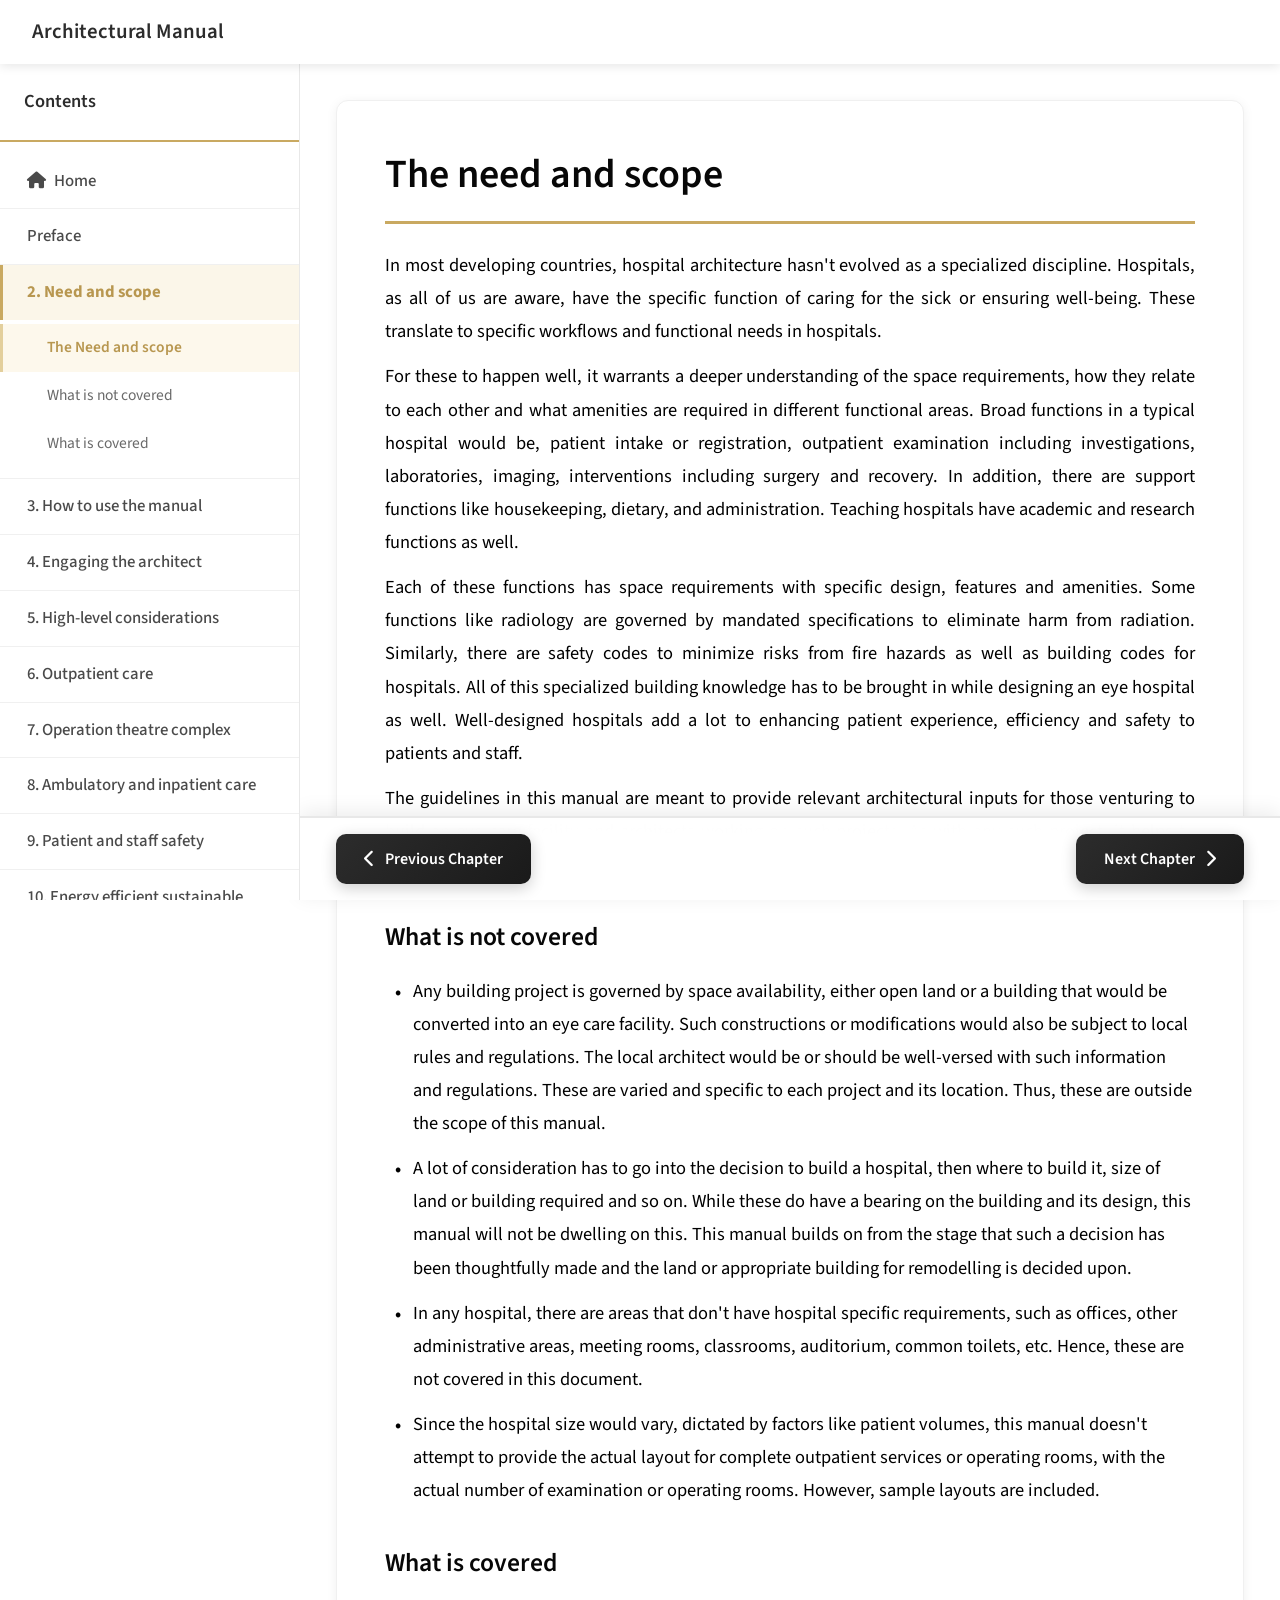
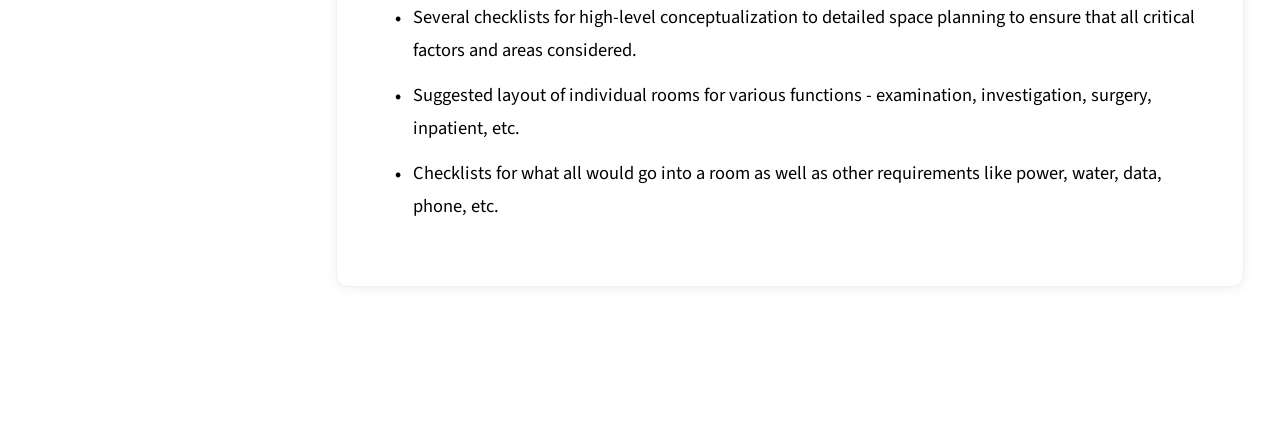
==== commit 34dc5982: "First commit" ====
--- a/chapter1.html
+++ b/chapter1.html
@@ -8,7 +8,7 @@
 
     <link href="https://cdnjs.cloudflare.com/ajax/libs/font-awesome/6.0.0/css/all.min.css" rel="stylesheet">
 </head>
-<body class="chapter-page has-chapter-nav" data-chapter="chapter1">
+<body class="chapter-page has-chapter-nav single-page" data-chapter="chapter1">
     <nav class="navbar">
         <div class="nav-container">
             <div class="nav-logo">
@@ -80,7 +80,7 @@
                         </div>
                     </div>
 
-                    <div class="content-block" id="content-not-covered" style="display: none;">
+                    <div class="content-block" id="content-not-covered">
                         <h1 class="article-title">What is not covered</h1>
                         
                         <div class="article-content">
@@ -96,7 +96,7 @@
                         </div>
                     </div>
 
-                    <div class="content-block" id="content-covered" style="display: none;">
+                    <div class="content-block" id="content-covered">
                         <h1 class="article-title">What is covered</h1>
                         
                         <div class="article-content">
@@ -112,17 +112,15 @@
                 </article>
 
                 <div class="content-navigation-static">
-                    <button class="nav-btn prev-btn" id="prevBtn" style="display: none;">
+                    <button class="nav-btn prev-btn" id="prevBtn" style="display: flex;" onclick="window.location.href='Preface.html'">
                         <i class="fas fa-chevron-left"></i>
-                        <span>Previous</span>
-                        
+                        <span>Previous Chapter</span>
                     </button>
-                     
-                    <button class="nav-btn next-btn" id="nextBtn" style="display: flex;">
-                        <span>Next</span>
+
+                    <button class="nav-btn next-btn" id="nextBtn" style="display: flex;" onclick="window.location.href='chapter2.html'">
+                        <span>Next Chapter</span>
                         <i class="fas fa-chevron-right"></i>
                     </button>
-                    
                 </div>
             </div>
         </main>
--- a/style.css
+++ b/style.css
@@ -3109,7 +3109,8 @@
         color: #c9a961;
     }
 
-    body.has-chapter-nav .chapter-link.active {
+    body.has-chapter-nav .chapter-link.active,
+    body.has-chapter-nav .chapter-link.current-chapter {
         background: #fbf6e9;
         color: #b89750;
         font-weight: 700;
@@ -3174,4 +3175,182 @@
         font-weight: 600;
         border-left: 3px solid #e3cf9c;
     }
+}
+
+
+/* Center the reading card on the SCREEN (not just in the space right of the sidebar).
+   Shifts left by up to 150px (half the sidebar), only when there is enough free space,
+   so it never touches the sidebar. */
+@media (min-width: 993px) {
+    body.has-chapter-nav .content-wrapper {
+        position: relative;
+        left: calc(-1 * clamp(0px, (100vw - 1580px) / 2, 150px));
+    }
+}
+
+
+/* ============================================================
+   SINGLE-PAGE CHAPTERS (body.single-page): all sections on one page
+   ============================================================ */
+body.single-page .content-block {
+    display: block !important;          /* never hidden */
+    scroll-margin-top: 90px;            /* clears the fixed navbar */
+}
+
+body.single-page .content-block + .content-block {
+    margin-top: 40px;
+}
+
+
+/* sidebar topic links are <a> here - keep them looking like the other topics */
+body.single-page a.topic-link,
+body.single-page a.subsection-link {
+    display: block;
+    text-decoration: none;
+}
+
+/* ============================================================
+   HOME PAGE: "EXPLORE THE CHAPTERS" cards (chapters 6, 7, 8)
+   ============================================================ */
+.chapter-explorer {
+    width: 100%;
+    max-width: 840px;
+    margin-top: 2.2rem;
+}
+
+.explore-header {
+    display: flex;
+    align-items: center;
+    gap: 16px;
+    margin-bottom: 14px;
+}
+
+.explore-line-short { width: 44px; height: 2px; background: #c9a961; flex-shrink: 0; }
+.explore-line-long  { flex: 1; height: 1px; background: #ece6d6; }
+
+.explore-title {
+    font-size: 0.8rem;
+    font-weight: 600;
+    letter-spacing: 0.18em;
+    text-transform: uppercase;
+    color: #b89750;
+    white-space: nowrap;
+}
+
+.explore-counter {
+    color: #c9a961;
+    font-size: 1rem;
+    letter-spacing: 0.05em;
+    white-space: nowrap;
+}
+
+.explore-nav { display: flex; gap: 2px; }
+.explore-nav button {
+    background: none;
+    border: 0;
+    color: #c9a961;
+    cursor: pointer;
+    font-size: 0.95rem;
+    padding: 4px 8px;
+    transition: color 0.2s ease;
+}
+.explore-nav button:hover { color: #8a6d1f; }
+
+.explore-cards {
+    display: grid;
+    grid-template-columns: repeat(3, 1fr);
+}
+
+.explore-card {
+    position: relative;
+    display: flex;
+    flex-direction: column;
+    min-height: 235px;
+    padding: 22px 22px 24px;
+    color: #2c2c2c;
+    text-decoration: none;
+    background: transparent;
+    transition: background 0.3s ease, border-radius 0.3s ease;
+}
+
+.explore-card + .explore-card { border-left: 1px solid #ece6d6; }
+
+.explore-card::before {              /* gold bar on the active card */
+    content: "";
+    position: absolute;
+    left: 0; top: 0; bottom: 0;
+    width: 5px;
+    background: #c9a961;
+    opacity: 0;
+    transition: opacity 0.3s ease;
+}
+
+.explore-card.active {
+    background: #f8f3e6;
+    border-radius: 0 0 30px 0;
+}
+.explore-card.active::before { opacity: 1; }
+
+.explore-top {
+    display: flex;
+    align-items: center;
+    gap: 18px;
+    margin-bottom: 22px;
+}
+
+.explore-num {
+    font-size: 2.1rem;
+    font-weight: 300;
+    line-height: 1;
+    color: #c9a961;
+}
+
+.explore-icon { width: 36px; height: 36px; color: #c9a961; }
+
+.explore-name {
+    font-size: 1.05rem;
+    font-weight: 700;
+    line-height: 1.3;
+    margin-bottom: 8px;
+}
+
+.explore-desc {
+    font-size: 0.95rem;
+    line-height: 1.6;
+    color: #666;
+    margin: 0;
+}
+
+.explore-go {
+    margin-top: auto;
+    padding-top: 16px;
+}
+.explore-go i {
+    display: inline-flex;
+    align-items: center;
+    justify-content: center;
+    width: 34px;
+    height: 34px;
+    border: 1.5px solid #c9a961;
+    border-radius: 50%;
+    color: #c9a961;
+    font-size: 0.8rem;
+    transition: background 0.3s ease, color 0.3s ease;
+}
+.explore-card.active .explore-go i { background: #c9a961; color: #fff; }
+
+/* Medium screens: cards stack (3 columns would be too narrow) */
+@media (max-width: 1399px) {
+    .explore-cards { grid-template-columns: 1fr; }
+    .explore-card { min-height: 0; }
+    .explore-card + .explore-card { border-left: 0; border-top: 1px solid #ece6d6; }
+    .explore-top { margin-bottom: 12px; }
+}
+
+@media (max-width: 768px) {
+    .chapter-explorer { margin-top: 1.5rem; }
+    .explore-title { letter-spacing: 0.12em; font-size: 0.72rem; }
+    .explore-line-long { display: none; }
+    .explore-header { justify-content: space-between; }
+    .explore-line-short { display: none; }
 }
